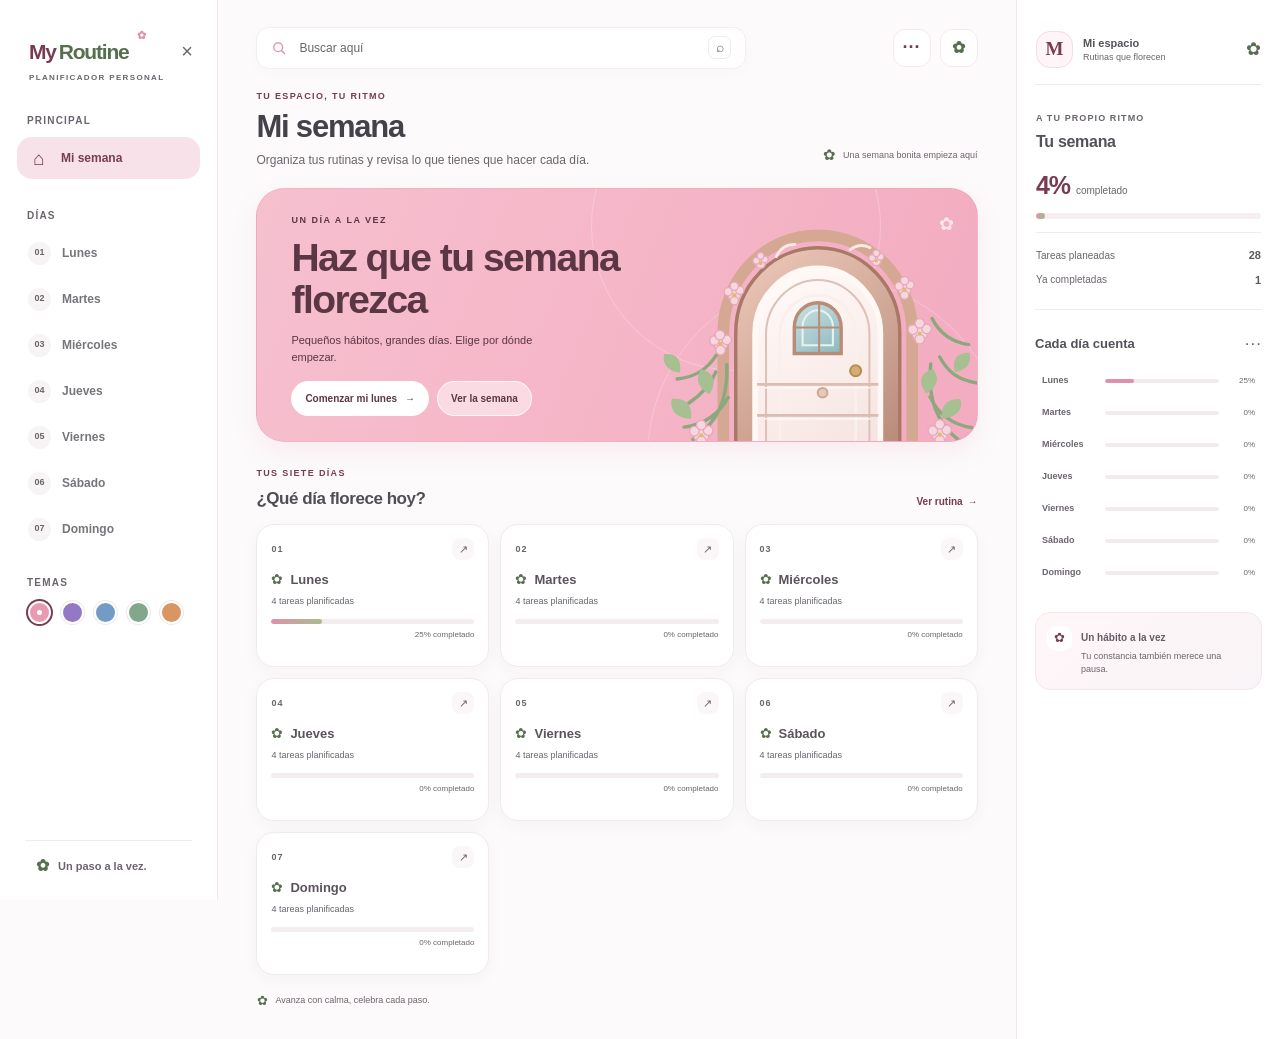
==== index.html @ 74020a5c "primera version" ====
<!DOCTYPE html>
<html lang="es">
<head>
    <meta charset="UTF-8">
    <meta name="viewport" content="width=device-width, initial-scale=1.0">
    <meta name="theme-color" content="#fcf9fb">
    <title>MyRoutine · Mi semana</title>
    <link rel="stylesheet" href="base.css">
    <link rel="stylesheet" href="style.css">
</head>
<body>
    <button class="sidebar-open-btn" id="sidebarOpenBtn" type="button" aria-label="Abrir menú" aria-controls="sidebar">☰</button>
    <aside class="sidebar" id="sidebar">
        <button class="sidebar-toggle" id="sidebarToggle" type="button" aria-label="Cerrar menú">×</button>
        <a class="logo" href="index.html" aria-label="MyRoutine, mi semana"><span class="logo-my">My</span><span class="logo-routine">Routine</span><span class="logo-spark" aria-hidden="true">✿</span></a>
        <p class="side-caption">PLANIFICADOR PERSONAL</p>
        <p class="menu-title">Principal</p>
        <nav class="menu" aria-label="Principal"><a href="index.html" class="week-link active" aria-current="page"><span class="nav-symbol" aria-hidden="true">⌂</span><span>Mi semana</span></a></nav>
        <p class="menu-title days-title">Días</p>
        <nav class="menu days-menu" aria-label="Días de la semana">
            <a href="lunes.html" class="day-link"><span class="day-index">01</span><span>Lunes</span></a>
<a href="martes.html" class="day-link"><span class="day-index">02</span><span>Martes</span></a>
<a href="miercoles.html" class="day-link"><span class="day-index">03</span><span>Miércoles</span></a>
<a href="jueves.html" class="day-link"><span class="day-index">04</span><span>Jueves</span></a>
<a href="viernes.html" class="day-link"><span class="day-index">05</span><span>Viernes</span></a>
<a href="sabado.html" class="day-link"><span class="day-index">06</span><span>Sábado</span></a>
<a href="domingo.html" class="day-link"><span class="day-index">07</span><span>Domingo</span></a>
        </nav>
        <div class="sidebar-themes"><p class="menu-title">Temas</p><div class="theme-options" id="themeOptions" role="group" aria-label="Elegir tema">
    <button class="theme-circle" data-theme="rosa" style="--swatch:#e89ab0" aria-label="Tema rosa" title="Rosa"></button>
    <button class="theme-circle" data-theme="morado" style="--swatch:#9478c5" aria-label="Tema morado" title="Morado"></button>
    <button class="theme-circle" data-theme="azul" style="--swatch:#729cc5" aria-label="Tema azul" title="Azul"></button>
    <button class="theme-circle" data-theme="verde" style="--swatch:#81a88d" aria-label="Tema verde" title="Verde"></button>
    <button class="theme-circle" data-theme="naranja" style="--swatch:#d99562" aria-label="Tema naranja" title="Naranja"></button>
</div></div>
        <div class="sidebar-note"><span class="note-flower" aria-hidden="true">✿</span><span>Un paso a la vez.</span></div>
    </aside>

    <main class="main index-main">
        <header class="topbar">
            <div class="search-display" aria-label="Buscador visual; no activo"><svg viewBox="0 0 24 24" aria-hidden="true"><circle cx="10.8" cy="10.8" r="6.6"></circle><path d="m16 16 4.2 4.2"></path></svg><span>Buscar aquí</span><span class="search-key" aria-hidden="true">⌕</span></div>
            <div class="topbar-actions" aria-hidden="true"><span class="top-action top-action-chat">···</span><span class="top-action top-action-bell">✿</span></div>
        </header>

        <section class="welcome-row"><div><p class="section-kicker">TU ESPACIO, TU RITMO</p><h1 class="title">Mi semana</h1><p class="subtitle">Organiza tus rutinas y revisa lo que tienes que hacer cada día.</p></div><span class="welcome-date"><span aria-hidden="true">✿</span> Una semana bonita empieza aquí</span></section>

        <section class="hero" aria-labelledby="heroTitle">
            <div class="hero-copy">
                <span class="hero-kicker">UN DÍA A LA VEZ</span>
                <h2 id="heroTitle">Haz que tu semana<br>florezca</h2>
                <p>Pequeños hábitos, grandes días. Elige por dónde empezar.</p>
                <div class="hero-actions"><a class="hero-button primary" href="lunes.html">Comenzar mi lunes <span aria-hidden="true">→</span></a><a class="hero-button secondary" href="#week">Ver la semana</a></div>
            </div>
            <span class="hero-orbit orbit-one" aria-hidden="true"></span><span class="hero-orbit orbit-two" aria-hidden="true"></span>
            <img class="hero-art" src="floral-doorway.svg" alt="">
            <span class="hero-stamp" aria-hidden="true">✿</span>
        </section>

        <section class="week-section" id="week" aria-labelledby="weekTitle">
            <div class="section-heading"><div><p class="section-kicker">TUS SIETE DÍAS</p><h2 id="weekTitle">¿Qué día florece hoy?</h2></div><a href="lunes.html" class="section-link">Ver rutina <span aria-hidden="true">→</span></a></div>
            <div class="week">
                <a href="lunes.html" class="day-card" data-day="lunes">
    <div class="card-top"><span class="card-number">01</span><span class="card-arrow" aria-hidden="true">↗</span></div>
    <div class="card-body">
        <div class="day-title-row"><span class="day-bloom" aria-hidden="true">✿</span><h3>Lunes</h3></div>
        <p class="task-count">0 tareas planificadas</p>
        <div class="progress" role="presentation"><span class="progress-bar"></span></div>
        <div class="progress-text">0% completado</div>
    </div>
</a>
<a href="martes.html" class="day-card" data-day="martes">
    <div class="card-top"><span class="card-number">02</span><span class="card-arrow" aria-hidden="true">↗</span></div>
    <div class="card-body">
        <div class="day-title-row"><span class="day-bloom" aria-hidden="true">✿</span><h3>Martes</h3></div>
        <p class="task-count">0 tareas planificadas</p>
        <div class="progress" role="presentation"><span class="progress-bar"></span></div>
        <div class="progress-text">0% completado</div>
    </div>
</a>
<a href="miercoles.html" class="day-card" data-day="miercoles">
    <div class="card-top"><span class="card-number">03</span><span class="card-arrow" aria-hidden="true">↗</span></div>
    <div class="card-body">
        <div class="day-title-row"><span class="day-bloom" aria-hidden="true">✿</span><h3>Miércoles</h3></div>
        <p class="task-count">0 tareas planificadas</p>
        <div class="progress" role="presentation"><span class="progress-bar"></span></div>
        <div class="progress-text">0% completado</div>
    </div>
</a>
<a href="jueves.html" class="day-card" data-day="jueves">
    <div class="card-top"><span class="card-number">04</span><span class="card-arrow" aria-hidden="true">↗</span></div>
    <div class="card-body">
        <div class="day-title-row"><span class="day-bloom" aria-hidden="true">✿</span><h3>Jueves</h3></div>
        <p class="task-count">0 tareas planificadas</p>
        <div class="progress" role="presentation"><span class="progress-bar"></span></div>
        <div class="progress-text">0% completado</div>
    </div>
</a>
<a href="viernes.html" class="day-card" data-day="viernes">
    <div class="card-top"><span class="card-number">05</span><span class="card-arrow" aria-hidden="true">↗</span></div>
    <div class="card-body">
        <div class="day-title-row"><span class="day-bloom" aria-hidden="true">✿</span><h3>Viernes</h3></div>
        <p class="task-count">0 tareas planificadas</p>
        <div class="progress" role="presentation"><span class="progress-bar"></span></div>
        <div class="progress-text">0% completado</div>
    </div>
</a>
<a href="sabado.html" class="day-card" data-day="sabado">
    <div class="card-top"><span class="card-number">06</span><span class="card-arrow" aria-hidden="true">↗</span></div>
    <div class="card-body">
        <div class="day-title-row"><span class="day-bloom" aria-hidden="true">✿</span><h3>Sábado</h3></div>
        <p class="task-count">0 tareas planificadas</p>
        <div class="progress" role="presentation"><span class="progress-bar"></span></div>
        <div class="progress-text">0% completado</div>
    </div>
</a>
<a href="domingo.html" class="day-card" data-day="domingo">
    <div class="card-top"><span class="card-number">07</span><span class="card-arrow" aria-hidden="true">↗</span></div>
    <div class="card-body">
        <div class="day-title-row"><span class="day-bloom" aria-hidden="true">✿</span><h3>Domingo</h3></div>
        <p class="task-count">0 tareas planificadas</p>
        <div class="progress" role="presentation"><span class="progress-bar"></span></div>
        <div class="progress-text">0% completado</div>
    </div>
</a>
            </div>
        </section>
        <footer class="main-footer"><span class="footer-flower" aria-hidden="true">✿</span> Avanza con calma, celebra cada paso.</footer>
    </main>

    <aside class="right-panel" aria-label="Resumen semanal">
        <section class="profile-mini"><div class="profile-avatar" aria-hidden="true">M</div><div><strong>Mi espacio</strong><span>Rutinas que florecen</span></div><span class="profile-flower" aria-hidden="true">✿</span></section>
        <section class="weekly-summary" aria-labelledby="summaryTitle">
            <div class="rail-heading"><p class="rail-eyebrow">A TU PROPIO RITMO</p><h2 id="summaryTitle">Tu semana</h2></div>
            <div class="weekly-score"><span class="weekly-score-value" id="week-percent">0%</span><span>completado</span></div>
            <div class="summary-progress" role="presentation"><span id="week-progress-bar"></span></div>
            <div class="summary-divider"></div>
            <div class="summary-line"><span>Tareas planeadas</span><strong id="week-total">0</strong></div>
            <div class="summary-line"><span>Ya completadas</span><strong id="week-completed">0</strong></div>
        </section>
        <section class="rail-week" aria-labelledby="railWeekTitle"><div class="rail-section-heading"><h2 id="railWeekTitle">Cada día cuenta</h2><span aria-hidden="true">···</span></div><div class="rail-day-list"><a class="rail-day" href="lunes.html" data-rail-day="lunes"><span class="rail-day-name">Lunes</span><span class="rail-day-meter"><span class="rail-day-fill"></span></span><span class="rail-day-percent">0%</span></a>
<a class="rail-day" href="martes.html" data-rail-day="martes"><span class="rail-day-name">Martes</span><span class="rail-day-meter"><span class="rail-day-fill"></span></span><span class="rail-day-percent">0%</span></a>
<a class="rail-day" href="miercoles.html" data-rail-day="miercoles"><span class="rail-day-name">Miércoles</span><span class="rail-day-meter"><span class="rail-day-fill"></span></span><span class="rail-day-percent">0%</span></a>
<a class="rail-day" href="jueves.html" data-rail-day="jueves"><span class="rail-day-name">Jueves</span><span class="rail-day-meter"><span class="rail-day-fill"></span></span><span class="rail-day-percent">0%</span></a>
<a class="rail-day" href="viernes.html" data-rail-day="viernes"><span class="rail-day-name">Viernes</span><span class="rail-day-meter"><span class="rail-day-fill"></span></span><span class="rail-day-percent">0%</span></a>
<a class="rail-day" href="sabado.html" data-rail-day="sabado"><span class="rail-day-name">Sábado</span><span class="rail-day-meter"><span class="rail-day-fill"></span></span><span class="rail-day-percent">0%</span></a>
<a class="rail-day" href="domingo.html" data-rail-day="domingo"><span class="rail-day-name">Domingo</span><span class="rail-day-meter"><span class="rail-day-fill"></span></span><span class="rail-day-percent">0%</span></a></div></section>
        <section class="rail-message"><span class="message-icon" aria-hidden="true">✿</span><div><strong>Un hábito a la vez</strong><p>Tu constancia también merece una pausa.</p></div></section>
    </aside>
    <script src="script.js"></script>
</body>
</html>
---- base.css ----
:root {
    --color-primary: #df91aa;
    --color-primary-dark: #783c50;
    --color-primary-darker: #c66d8b;
    --color-primary-light: #f8e2e9;
    --color-primary-soft: #fff6f9;
    --color-primary-rgb: 223, 145, 170;
    --color-hero-start: #f6c0cf;
    --color-hero-middle: #f5b6c8;
    --color-hero-end: #f3abc0;
    --color-hero-ink: #5b3644;
    --color-sage: #a8bd91;
    --color-ink: #47454b;
    --color-muted: #6b646d;
    --color-line: #f0ebee;
    --color-canvas: #fcfafb;
    --color-white: #ffffff;
    --shadow-soft: 0 10px 30px rgba(92, 63, 76, 0.055);
}

*,
*::before,
*::after {
    box-sizing: border-box;
}

html {
    min-width: 320px;
    scroll-behavior: smooth;
}

body {
    display: grid;
    grid-template-columns: 218px minmax(0, 1fr) 264px;
    min-height: 100vh;
    margin: 0;
    background: var(--color-canvas);
    color: var(--color-ink);
    font-family: "Avenir Next", "Century Gothic", "Segoe UI", sans-serif;
    font-size: 14px;
    line-height: 1.5;
    -webkit-font-smoothing: antialiased;
}

button,
a {
    -webkit-tap-highlight-color: transparent;
}

a {
    color: inherit;
}

:focus-visible {
    outline: 3px solid rgba(var(--color-primary-rgb), 0.65);
    outline-offset: 3px;
}

.sidebar {
    position: sticky;
    top: 0;
    z-index: 20;
    display: flex;
    grid-column: 1;
    grid-row: 1 / span 2;
    flex-direction: column;
    min-width: 0;
    height: 100vh;
    padding: 37px 17px 20px;
    overflow-y: auto;
    background: var(--color-white);
    border-right: 1px solid var(--color-line);
    transition: transform 220ms ease;
}

.logo {
    position: relative;
    display: inline-flex;
    align-items: baseline;
    align-self: flex-start;
    gap: 3px;
    margin: 3px 0 4px 12px;
    color: inherit;
    font-size: 21px;
    font-weight: 800;
    letter-spacing: -1.2px;
    line-height: 1.15;
    text-decoration: none;
}

.logo-my {
    color: var(--color-primary-dark);
}

.logo-routine {
    color: #566f4e;
}

.logo-spark {
    position: absolute;
    top: -11px;
    right: -16px;
    color: var(--color-primary);
    font-size: 11px;
}

.side-caption {
    margin: 4px 12px 29px;
    color: #6b646d;
    font-size: 8px;
    font-weight: 700;
    letter-spacing: 1.35px;
}

.menu-title {
    margin: 0 10px 9px;
    color: #6b646d;
    font-size: 10px;
    font-weight: 700;
    letter-spacing: 1.2px;
    text-transform: uppercase;
}

.menu {
    display: flex;
    flex-direction: column;
    gap: 4px;
}

.menu a {
    display: flex;
    min-height: 42px;
    align-items: center;
    gap: 11px;
    padding: 8px 11px;
    border-radius: 15px;
    color: #77747a;
    font-size: 12px;
    font-weight: 600;
    text-decoration: none;
    transition: color 180ms ease, background-color 180ms ease, transform 180ms ease;
}

.menu a:hover {
    background: #fbf6f8;
    color: var(--color-primary-dark);
    transform: translateX(2px);
}

.menu a.active {
    background: var(--color-primary-light);
    color: var(--color-primary-dark);
    font-weight: 700;
}

.nav-symbol {
    display: grid;
    width: 22px;
    height: 22px;
    flex: 0 0 22px;
    place-items: center;
    color: var(--color-primary-dark);
    font-size: 19px;
    line-height: 1;
}

.days-title {
    margin-top: 29px;
}

.day-index {
    display: grid;
    width: 23px;
    height: 23px;
    flex: 0 0 23px;
    place-items: center;
    border-radius: 50%;
    background: #f7f4f5;
    color: #6b646d;
    font-size: 9px;
    font-weight: 700;
    letter-spacing: 0;
}

.day-link.active .day-index {
    background: rgba(255, 255, 255, 0.72);
    color: var(--color-primary-dark);
}

.sidebar-themes {
    margin-top: 25px;
}

.theme-options {
    display: flex;
    flex-wrap: wrap;
    gap: 10px;
    padding: 2px 11px;
}

.theme-circle {
    position: relative;
    display: inline-grid;
    width: 23px;
    height: 23px;
    flex: 0 0 23px;
    place-items: center;
    padding: 0;
    border: 2px solid var(--color-white);
    border-radius: 50%;
    background: var(--swatch);
    box-shadow: 0 0 0 1px rgba(88, 75, 82, 0.12);
    cursor: pointer;
}

.theme-circle.active {
    box-shadow: 0 0 0 2px var(--color-primary-dark);
}

.theme-circle.active::after {
    width: 5px;
    height: 5px;
    border-radius: 50%;
    background: white;
    content: "";
}

.sidebar-note {
    display: flex;
    align-items: center;
    gap: 9px;
    margin: auto 8px 0;
    padding: 13px 11px 2px;
    border-top: 1px solid var(--color-line);
    color: #6b646d;
    font-size: 11px;
    font-weight: 600;
}

.note-flower {
    color: #566f4e;
    font-size: 16px;
}

.main {
    grid-column: 2;
    grid-row: 1;
    min-width: 0;
    min-height: 100vh;
    padding: 25px clamp(22px, 3vw, 42px) 28px;
    transition: padding 220ms ease;
}

.right-panel {
    grid-column: 3;
    grid-row: 1 / span 2;
    min-width: 0;
    min-height: 100vh;
    padding: 29px 18px 25px;
    border-left: 1px solid var(--color-line);
    background: var(--color-white);
}

.sidebar-toggle {
    position: absolute;
    top: 34px;
    right: 13px;
    display: grid;
    width: 34px;
    height: 34px;
    place-items: center;
    padding: 0;
    border: 0;
    border-radius: 50%;
    background: transparent;
    color: #6b646d;
    font: inherit;
    font-size: 20px;
    cursor: pointer;
}

.sidebar-toggle:hover {
    background: #f8f2f5;
    color: var(--color-primary-dark);
}

.sidebar-open-btn {
    position: fixed;
    top: 15px;
    left: 15px;
    z-index: 50;
    display: none;
    width: 44px;
    height: 44px;
    align-items: center;
    justify-content: center;
    border: 1px solid var(--color-line);
    border-radius: 14px;
    background: var(--color-white);
    box-shadow: var(--shadow-soft);
    color: var(--color-primary-dark);
    font-size: 19px;
    cursor: pointer;
}

.search-display {
    display: flex;
    width: min(100%, 490px);
    min-height: 42px;
    align-items: center;
    gap: 12px;
    padding: 0 14px;
    border: 1px solid #f3eff1;
    border-radius: 13px;
    background: #fff;
    box-shadow: 0 3px 14px rgba(93, 70, 82, 0.025);
    color: #6b646d;
    font-size: 12px;
}

.search-display svg {
    width: 16px;
    height: 16px;
    fill: none;
    stroke: var(--color-primary);
    stroke-linecap: round;
    stroke-width: 2;
}

.search-key {
    display: grid;
    width: 23px;
    height: 23px;
    margin-left: auto;
    place-items: center;
    border: 1px solid #f0ebee;
    border-radius: 7px;
    color: #6b646d;
    font-size: 14px;
}

.topbar {
    display: flex;
    min-height: 45px;
    align-items: center;
    justify-content: space-between;
    gap: 14px;
    margin-bottom: 24px;
}

.topbar-actions {
    display: flex;
    align-items: center;
    gap: 9px;
}

.top-action {
    display: grid;
    width: 38px;
    height: 38px;
    place-items: center;
    border: 1px solid #f4e9ee;
    border-radius: 12px;
    background: #fff;
    color: var(--color-primary-dark);
    font-size: 14px;
    font-weight: 700;
}

.top-action-chat {
    font-size: 18px;
    letter-spacing: 1px;
}

.top-action-bell {
    color: #566f4e;
    font-size: 16px;
}

.profile-mini {
    display: flex;
    align-items: center;
    gap: 10px;
    min-height: 49px;
    margin-bottom: 25px;
    padding: 2px 1px 16px;
    border-bottom: 1px solid var(--color-line);
}

.profile-avatar {
    display: grid;
    width: 37px;
    height: 37px;
    flex: 0 0 37px;
    place-items: center;
    border: 1px solid #f5dce5;
    border-radius: 14px;
    background: #fff4f7;
    color: var(--color-primary-dark);
    font-family: Georgia, serif;
    font-size: 19px;
    font-weight: 700;
}

.profile-mini > div:nth-child(2) {
    display: flex;
    min-width: 0;
    flex-direction: column;
    line-height: 1.35;
}

.profile-mini strong {
    overflow: hidden;
    color: #555158;
    font-size: 11px;
    text-overflow: ellipsis;
    white-space: nowrap;
}

.profile-mini span:not(.profile-flower) {
    color: #6b646d;
    font-size: 9px;
}

.profile-flower {
    margin-left: auto;
    color: #566f4e;
    font-size: 18px;
}

.rail-eyebrow {
    margin: 0 0 4px;
    color: #6b646d;
    font-size: 9px;
    font-weight: 700;
    letter-spacing: 1.1px;
}

.weekly-summary,
.daily-summary {
    padding: 2px 1px 17px;
    border-bottom: 1px solid var(--color-line);
}

.weekly-summary h2,
.daily-summary h2 {
    margin: 0 0 13px;
    color: #555158;
    font-size: 16px;
    font-weight: 700;
    letter-spacing: -0.3px;
}

.weekly-score {
    display: flex;
    align-items: baseline;
    gap: 6px;
    color: #6b646d;
    font-size: 10px;
}

.weekly-score-value {
    color: var(--color-primary-dark);
    font-size: 25px;
    font-weight: 800;
    letter-spacing: -1.1px;
}

.summary-progress {
    height: 6px;
    margin: 9px 0 13px;
    overflow: hidden;
    border-radius: 99px;
    background: #f6eef1;
}

.summary-progress > span {
    display: block;
    width: 0;
    height: 100%;
    border-radius: inherit;
    background: linear-gradient(90deg, var(--color-primary), var(--color-sage));
    transition: width 350ms ease;
}

.summary-divider {
    height: 1px;
    margin: 13px 0 10px;
    background: var(--color-line);
}

.summary-line {
    display: flex;
    align-items: center;
    justify-content: space-between;
    gap: 8px;
    padding: 4px 0;
    color: #6b646d;
    font-size: 10px;
}

.summary-line strong {
    color: #5d5860;
    font-size: 11px;
}

.rail-week {
    padding: 21px 0 16px;
}

.rail-section-heading {
    display: flex;
    align-items: center;
    justify-content: space-between;
    margin-bottom: 10px;
}

.rail-section-heading h2 {
    margin: 0;
    color: #555158;
    font-size: 13px;
    font-weight: 700;
}

.rail-section-heading > span {
    color: #6b646d;
    font-size: 17px;
    letter-spacing: 1px;
}

.rail-day-list {
    display: flex;
    flex-direction: column;
    gap: 3px;
}

.rail-day {
    display: grid;
    grid-template-columns: 56px minmax(24px, 1fr) 29px;
    min-height: 29px;
    align-items: center;
    gap: 7px;
    padding: 3px 7px;
    border-radius: 9px;
    color: #6b646d;
    text-decoration: none;
    transition: background-color 150ms ease;
}

.rail-day:hover,
.rail-day.current-day {
    background: var(--color-primary-soft);
}

.rail-day-name {
    overflow: hidden;
    font-size: 9px;
    font-weight: 600;
    text-overflow: ellipsis;
    white-space: nowrap;
}

.rail-day-meter {
    height: 4px;
    overflow: hidden;
    border-radius: 5px;
    background: #f0ebee;
}

.rail-day-fill {
    display: block;
    width: 0;
    height: 100%;
    border-radius: inherit;
    background: var(--color-primary);
    transition: width 300ms ease;
}

.rail-day-percent {
    color: #6b646d;
    font-size: 8px;
    text-align: right;
}

.rail-message {
    display: flex;
    align-items: flex-start;
    gap: 9px;
    margin-top: 8px;
    padding: 13px 11px;
    border: 1px solid #f8e6ec;
    border-radius: 15px;
    background: linear-gradient(135deg, #fff6f8, #f9f4f7);
}

.message-icon {
    display: grid;
    width: 25px;
    height: 25px;
    flex: 0 0 25px;
    place-items: center;
    border-radius: 9px;
    background: white;
    color: var(--color-primary-dark);
    font-size: 13px;
}

.rail-message strong {
    color: #665c64;
    font-size: 10px;
}

.rail-message p {
    margin: 3px 0 0;
    color: #6b646d;
    font-size: 9px;
    line-height: 1.45;
}

.sidebar-closed .sidebar {
    transform: translateX(-105%);
}

.sidebar-closed .sidebar-open-btn {
    display: flex;
}

@media (min-width: 701px) {
    .sidebar,
    .right-panel {
        grid-row: 1;
    }

    body.sidebar-closed {
        grid-template-columns: minmax(0, 1fr) 264px;
    }

    body.sidebar-closed .sidebar {
        visibility: hidden;
        width: 0;
        padding: 0;
        border: 0;
    }

    body.sidebar-closed .main {
        grid-column: 1;
    }

    body.sidebar-closed .right-panel {
        grid-column: 2;
    }
}

@media (max-width: 1120px) {
    body {
        grid-template-columns: 196px minmax(0, 1fr) 244px;
    }

    .sidebar {
        padding-right: 14px;
        padding-left: 14px;
    }

    .right-panel {
        padding-right: 15px;
        padding-left: 15px;
    }
}

@media (max-width: 960px) {
    body {
        grid-template-columns: 198px minmax(0, 1fr);
    }

    .right-panel {
        grid-column: 2;
        grid-row: 2;
        display: grid;
        grid-template-columns: repeat(2, minmax(0, 1fr));
        align-items: start;
        gap: 0 24px;
        min-height: 0;
        padding: 24px 30px 28px;
        border-top: 1px solid var(--color-line);
        border-left: 0;
    }

    .profile-mini,
    .rail-message {
        grid-column: 1 / -1;
    }

    .weekly-summary,
    .daily-summary,
    .rail-week {
        min-width: 0;
    }

    body.sidebar-closed {
        grid-template-columns: minmax(0, 1fr);
    }

    body.sidebar-closed .main,
    body.sidebar-closed .right-panel {
        grid-column: 1;
    }
}

@media (max-width: 700px) {
    body {
        display: block;
    }

    .sidebar {
        position: fixed;
        top: 0;
        bottom: 0;
        left: 0;
        width: min(300px, 86vw);
        height: 100dvh;
        min-height: 0;
        box-shadow: 14px 0 40px rgba(54, 39, 47, 0.13);
    }

    .sidebar-closed .sidebar {
        transform: translateX(-105%);
        visibility: visible;
    }

    .main {
        min-height: auto;
        padding: 76px 20px 27px;
    }

    .right-panel {
        display: block;
        min-height: 0;
        padding: 22px 20px 28px;
        border-top: 1px solid var(--color-line);
        border-left: 0;
    }

    .profile-mini {
        margin-bottom: 19px;
    }

    .sidebar-closed .main {
        margin-left: 0;
    }
}

@media (prefers-reduced-motion: reduce) {
    *,
    *::before,
    *::after {
        scroll-behavior: auto !important;
        transition-duration: 0.01ms !important;
        animation-duration: 0.01ms !important;
        animation-iteration-count: 1 !important;
    }
}
---- style.css ----
.index-main .topbar {
    margin-bottom: 20px;
}

.welcome-row {
    display: flex;
    align-items: flex-end;
    justify-content: space-between;
    gap: 14px;
    margin-bottom: 18px;
}

.section-kicker {
    margin: 0 0 5px;
    color: var(--color-primary-dark);
    font-size: 9px;
    font-weight: 800;
    letter-spacing: 1.35px;
}

.title {
    margin: 0;
    color: #454149;
    font-size: clamp(25px, 3vw, 31px);
    font-weight: 750;
    letter-spacing: -1.2px;
    line-height: 1.13;
}

.subtitle {
    margin: 7px 0 0;
    color: #6b646d;
    font-size: 12px;
    line-height: 1.6;
}

.welcome-date {
    display: inline-flex;
    align-items: center;
    gap: 7px;
    padding-bottom: 3px;
    color: #6b646d;
    font-size: 9px;
    text-align: right;
    white-space: nowrap;
}

.welcome-date span {
    color: #566f4e;
    font-size: 15px;
}

.hero {
    position: relative;
    display: flex;
    min-height: 228px;
    align-items: center;
    margin-bottom: 25px;
    padding: 25px clamp(21px, 3vw, 34px);
    overflow: hidden;
    border: 1px solid rgba(var(--color-primary-rgb), 0.2);
    border-radius: 28px;
    background: linear-gradient(112deg, var(--color-hero-start) 0%, var(--color-hero-middle) 49%, var(--color-hero-end) 100%);
    box-shadow: 0 10px 24px rgba(var(--color-primary-rgb), 0.13);
    color: var(--color-hero-ink);
    isolation: isolate;
}

.hero-copy {
    position: relative;
    z-index: 2;
    max-width: 61%;
}

.hero-kicker {
    display: block;
    margin-bottom: 10px;
    color: var(--color-hero-ink);
    font-size: 9px;
    font-weight: 800;
    letter-spacing: 1.5px;
}

.hero h2 {
    max-width: 390px;
    margin: 0;
    color: var(--color-hero-ink);
    font-size: clamp(26px, 3.1vw, 39px);
    font-weight: 650;
    letter-spacing: -1.5px;
    line-height: 1.08;
}

.hero-copy > p {
    max-width: 280px;
    margin: 11px 0 16px;
    color: var(--color-hero-ink);
    font-size: 11px;
    line-height: 1.5;
}

.hero-actions {
    display: flex;
    flex-wrap: wrap;
    gap: 8px;
}

.hero-button {
    display: inline-flex;
    min-height: 35px;
    align-items: center;
    justify-content: center;
    gap: 8px;
    padding: 7px 13px;
    border: 1px solid rgba(255, 255, 255, 0.8);
    border-radius: 999px;
    font-size: 10px;
    font-weight: 700;
    text-decoration: none;
    transition: transform 180ms ease, background-color 180ms ease;
}

.hero-button:hover {
    transform: translateY(-2px);
}

.hero-button.primary {
    background: #fff;
    color: var(--color-hero-ink);
}

.hero-button.secondary {
    background: rgba(255, 255, 255, 0.48);
    color: var(--color-hero-ink);
}

.hero-art {
    position: absolute;
    z-index: 1;
    right: -2px;
    bottom: -27px;
    width: min(44%, 330px);
    height: 112%;
    object-fit: contain;
    object-position: center bottom;
    pointer-events: none;
}

.hero-orbit {
    position: absolute;
    z-index: 0;
    border: 1px solid rgba(255, 255, 255, 0.25);
    border-radius: 50%;
    pointer-events: none;
}

.orbit-one {
    top: -108px;
    right: 96px;
    width: 290px;
    height: 290px;
}

.orbit-two {
    right: -30px;
    bottom: -196px;
    width: 360px;
    height: 360px;
}

.hero-stamp {
    position: absolute;
    top: 22px;
    right: 23px;
    z-index: 2;
    color: rgba(255, 255, 255, 0.7);
    font-size: 18px;
}

.week-section {
    scroll-margin-top: 20px;
}

.section-heading {
    display: flex;
    align-items: flex-end;
    justify-content: space-between;
    gap: 10px;
    margin-bottom: 13px;
}

.section-heading h2 {
    margin: 0;
    color: #514d54;
    font-size: 17px;
    font-weight: 700;
    letter-spacing: -0.45px;
}

.section-link {
    display: inline-flex;
    align-items: center;
    gap: 5px;
    padding-bottom: 2px;
    color: var(--color-primary-dark);
    font-size: 10px;
    font-weight: 700;
    text-decoration: none;
}

.section-link:hover {
    color: var(--color-primary-dark);
    text-decoration: underline;
}

.week {
    display: grid;
    grid-template-columns: repeat(3, minmax(0, 1fr));
    gap: 11px;
}

.day-card {
    display: block;
    min-width: 0;
    min-height: 143px;
    padding: 13px 14px 12px;
    border: 1px solid #f0ebee;
    border-radius: 18px;
    background: #fff;
    box-shadow: 0 5px 17px rgba(76, 53, 65, 0.035);
    text-decoration: none;
    transition: transform 180ms ease, border-color 180ms ease, box-shadow 180ms ease;
}

.day-card:hover {
    transform: translateY(-3px);
    border-color: rgba(var(--color-primary-rgb), 0.5);
    box-shadow: 0 11px 24px rgba(var(--color-primary-rgb), 0.13);
}

.card-top {
    display: flex;
    align-items: center;
    justify-content: space-between;
}

.card-number {
    color: #6b646d;
    font-size: 9px;
    font-weight: 800;
    letter-spacing: 1px;
}

.card-arrow {
    display: grid;
    width: 22px;
    height: 22px;
    place-items: center;
    border-radius: 8px;
    background: #fbf7f9;
    color: #6b646d;
    font-size: 11px;
    transition: color 180ms ease, background-color 180ms ease;
}

.day-card:hover .card-arrow {
    background: var(--color-primary-light);
    color: var(--color-primary-dark);
}

.card-body {
    padding-top: 9px;
}

.day-title-row {
    display: flex;
    align-items: center;
    gap: 7px;
}

.day-bloom {
    color: #566f4e;
    font-size: 14px;
}

.day-title-row h3 {
    overflow: hidden;
    margin: 0;
    color: #5a535b;
    font-size: 13px;
    font-weight: 700;
    text-overflow: ellipsis;
    white-space: nowrap;
}

.task-count {
    margin: 5px 0 10px;
    color: #6b646d;
    font-size: 9px;
}

.progress {
    height: 5px;
    margin-bottom: 5px;
    overflow: hidden;
    border-radius: 99px;
    background: #f4edf0;
}

.progress-bar {
    display: block;
    width: 0;
    height: 100%;
    border-radius: inherit;
    background: linear-gradient(90deg, var(--color-primary), var(--color-sage));
    transition: width 350ms ease;
}

.progress-text {
    color: #6b646d;
    font-size: 8px;
    text-align: right;
}

.main-footer {
    display: flex;
    align-items: center;
    gap: 7px;
    padding: 16px 1px 0;
    color: #6b646d;
    font-size: 9px;
}

.footer-flower {
    color: #566f4e;
    font-size: 13px;
}

@media (max-width: 1120px) {
    .hero {
        min-height: 212px;
    }

    .week {
        grid-template-columns: repeat(2, minmax(0, 1fr));
    }
}

@media (max-width: 960px) {
    .index-main {
        padding-right: 30px;
        padding-left: 30px;
    }

    .hero-art {
        right: 0;
        width: min(41%, 310px);
    }
}

@media (max-width: 700px) {
    .index-main {
        padding-right: 20px;
        padding-left: 20px;
    }

    .welcome-row {
        align-items: flex-start;
    }

    .welcome-date {
        display: none;
    }

    .hero {
        min-height: 245px;
        align-items: flex-start;
        padding: 22px 20px;
        border-radius: 23px;
    }

    .hero-copy {
        max-width: 76%;
    }

    .hero h2 {
        font-size: clamp(25px, 7vw, 34px);
    }

    .hero-copy > p {
        max-width: 215px;
        font-size: 10px;
    }

    .hero-art {
        right: -31px;
        bottom: -16px;
        width: 49%;
        height: 80%;
        opacity: 0.88;
    }

    .hero-stamp {
        top: 14px;
        right: 15px;
    }

    .week {
        grid-template-columns: repeat(2, minmax(0, 1fr));
        gap: 9px;
    }

    .day-card {
        min-height: 137px;
        padding: 11px 11px 10px;
    }
}

@media (max-width: 380px) {
    .hero-copy {
        max-width: 100%;
    }

    .hero-art {
        opacity: 0.3;
    }

    .hero-button {
        min-height: 33px;
        padding-right: 10px;
        padding-left: 10px;
        font-size: 9px;
    }

    .week {
        grid-template-columns: 1fr;
    }
}
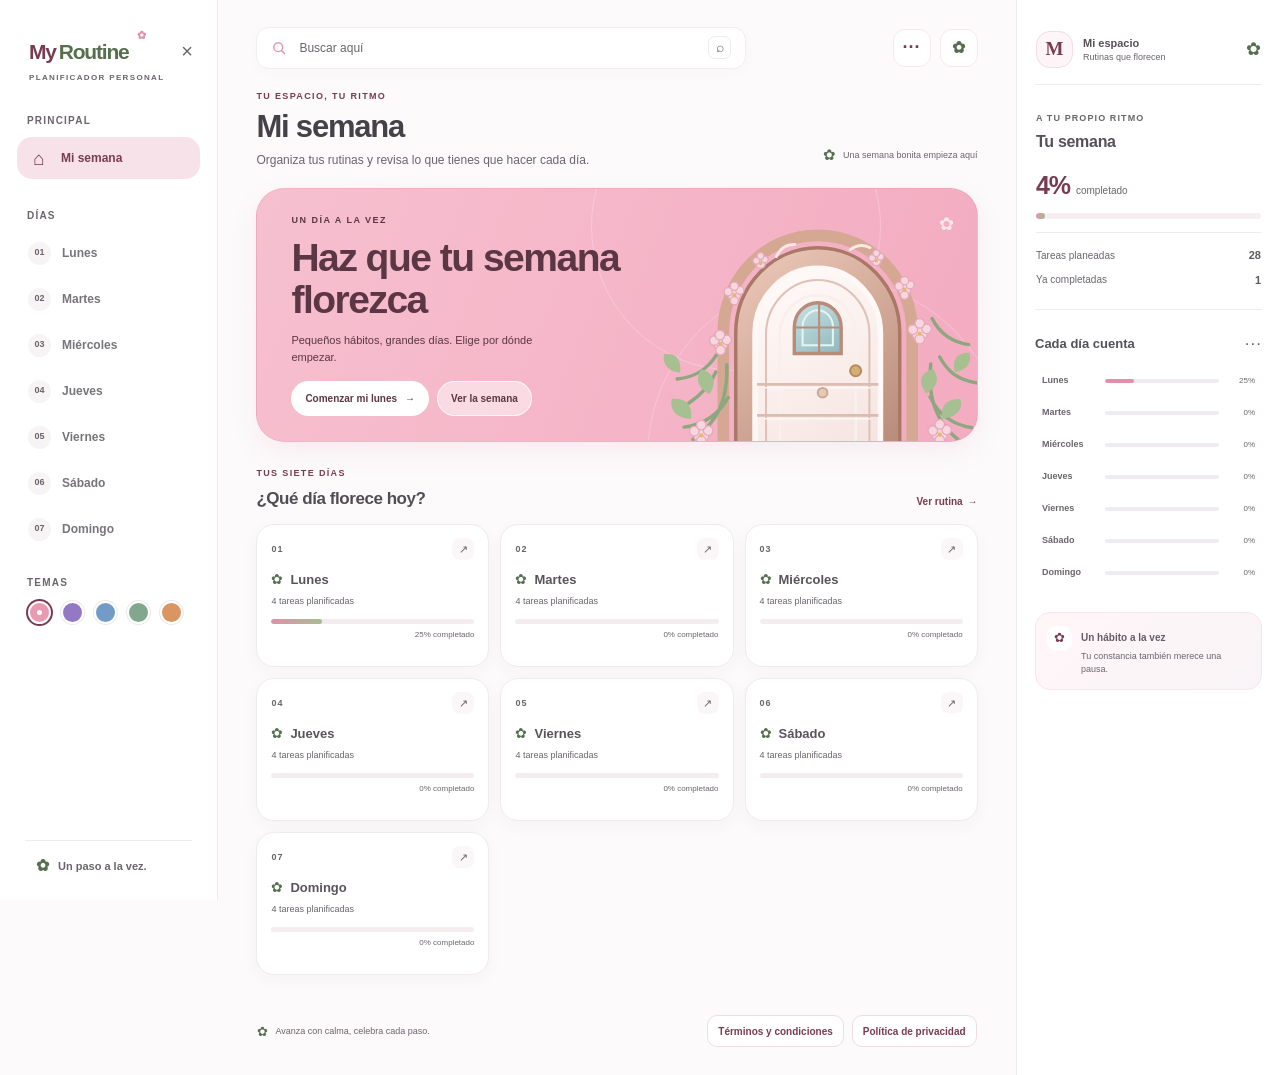
==== commit 14ce7f43: "Agrega términos y política de privacidad" ====
--- a/index.html
+++ b/index.html
@@ -124,7 +124,13 @@
 </a>
             </div>
         </section>
-        <footer class="main-footer"><span class="footer-flower" aria-hidden="true">✿</span> Avanza con calma, celebra cada paso.</footer>
+        <footer class="main-footer">
+            <div class="footer-message"><span class="footer-flower" aria-hidden="true">✿</span><span>Avanza con calma, celebra cada paso.</span></div>
+            <nav class="legal-links" aria-label="Información legal">
+                <a class="legal-link" href="terminos.html">Términos y condiciones</a>
+                <a class="legal-link" href="privacidad.html">Política de privacidad</a>
+            </nav>
+        </footer>
     </main>
 
     <aside class="right-panel" aria-label="Resumen semanal">
--- a/base.css
+++ b/base.css
@@ -237,6 +237,57 @@
     font-weight: 600;
 }
 
+.main-footer {
+    display: flex;
+    align-items: center;
+    justify-content: space-between;
+    flex-wrap: wrap;
+    gap: 12px;
+    margin-top: 24px;
+    padding: 16px 1px 0;
+    color: #6b646d;
+    font-size: 9px;
+}
+
+.footer-message {
+    display: inline-flex;
+    align-items: center;
+    gap: 7px;
+}
+
+.footer-flower {
+    color: #566f4e;
+    font-size: 13px;
+}
+
+.legal-links {
+    display: flex;
+    flex-wrap: wrap;
+    gap: 8px;
+}
+
+.legal-link {
+    display: inline-flex;
+    min-height: 32px;
+    align-items: center;
+    justify-content: center;
+    padding: 6px 10px;
+    border: 1px solid #f0dce4;
+    border-radius: 10px;
+    background: var(--color-white);
+    color: var(--color-primary-dark);
+    font-size: 10px;
+    font-weight: 700;
+    text-decoration: none;
+    transition: background-color 180ms ease, border-color 180ms ease, transform 180ms ease;
+}
+
+.legal-link:hover {
+    transform: translateY(-1px);
+    border-color: var(--color-primary);
+    background: var(--color-primary-soft);
+}
+
 .note-flower {
     color: #566f4e;
     font-size: 16px;
@@ -740,6 +791,11 @@
         border-left: 0;
     }
 
+    .main-footer {
+        align-items: flex-start;
+        flex-direction: column;
+    }
+
     .profile-mini {
         margin-bottom: 19px;
     }
--- a/style.css
+++ b/style.css
@@ -322,20 +322,6 @@
     text-align: right;
 }
 
-.main-footer {
-    display: flex;
-    align-items: center;
-    gap: 7px;
-    padding: 16px 1px 0;
-    color: #6b646d;
-    font-size: 9px;
-}
-
-.footer-flower {
-    color: #566f4e;
-    font-size: 13px;
-}
-
 @media (max-width: 1120px) {
     .hero {
         min-height: 212px;
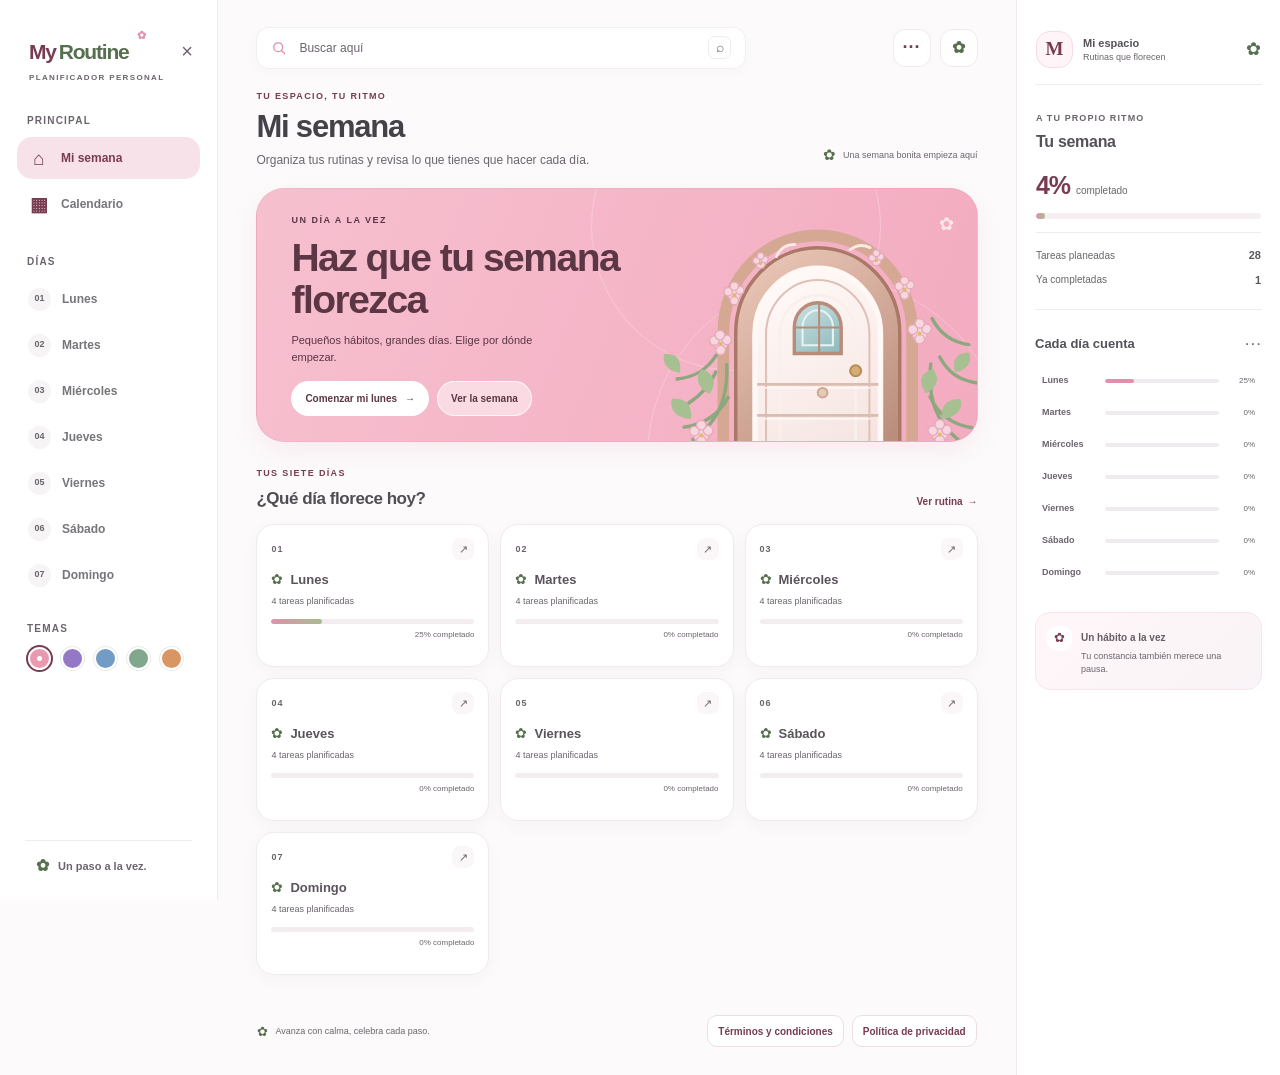
==== commit 1919c64b: "Agrega calendario de eventos recurrentes" ====
--- a/index.html
+++ b/index.html
@@ -15,7 +15,10 @@
         <a class="logo" href="index.html" aria-label="MyRoutine, mi semana"><span class="logo-my">My</span><span class="logo-routine">Routine</span><span class="logo-spark" aria-hidden="true">✿</span></a>
         <p class="side-caption">PLANIFICADOR PERSONAL</p>
         <p class="menu-title">Principal</p>
-        <nav class="menu" aria-label="Principal"><a href="index.html" class="week-link active" aria-current="page"><span class="nav-symbol" aria-hidden="true">⌂</span><span>Mi semana</span></a></nav>
+        <nav class="menu" aria-label="Principal">
+            <a href="index.html" class="week-link active" aria-current="page"><span class="nav-symbol" aria-hidden="true">⌂</span><span>Mi semana</span></a>
+            <a href="calendario.html" class="week-link"><span class="nav-symbol" aria-hidden="true">▦</span><span>Calendario</span></a>
+        </nav>
         <p class="menu-title days-title">Días</p>
         <nav class="menu days-menu" aria-label="Días de la semana">
             <a href="lunes.html" class="day-link"><span class="day-index">01</span><span>Lunes</span></a>
